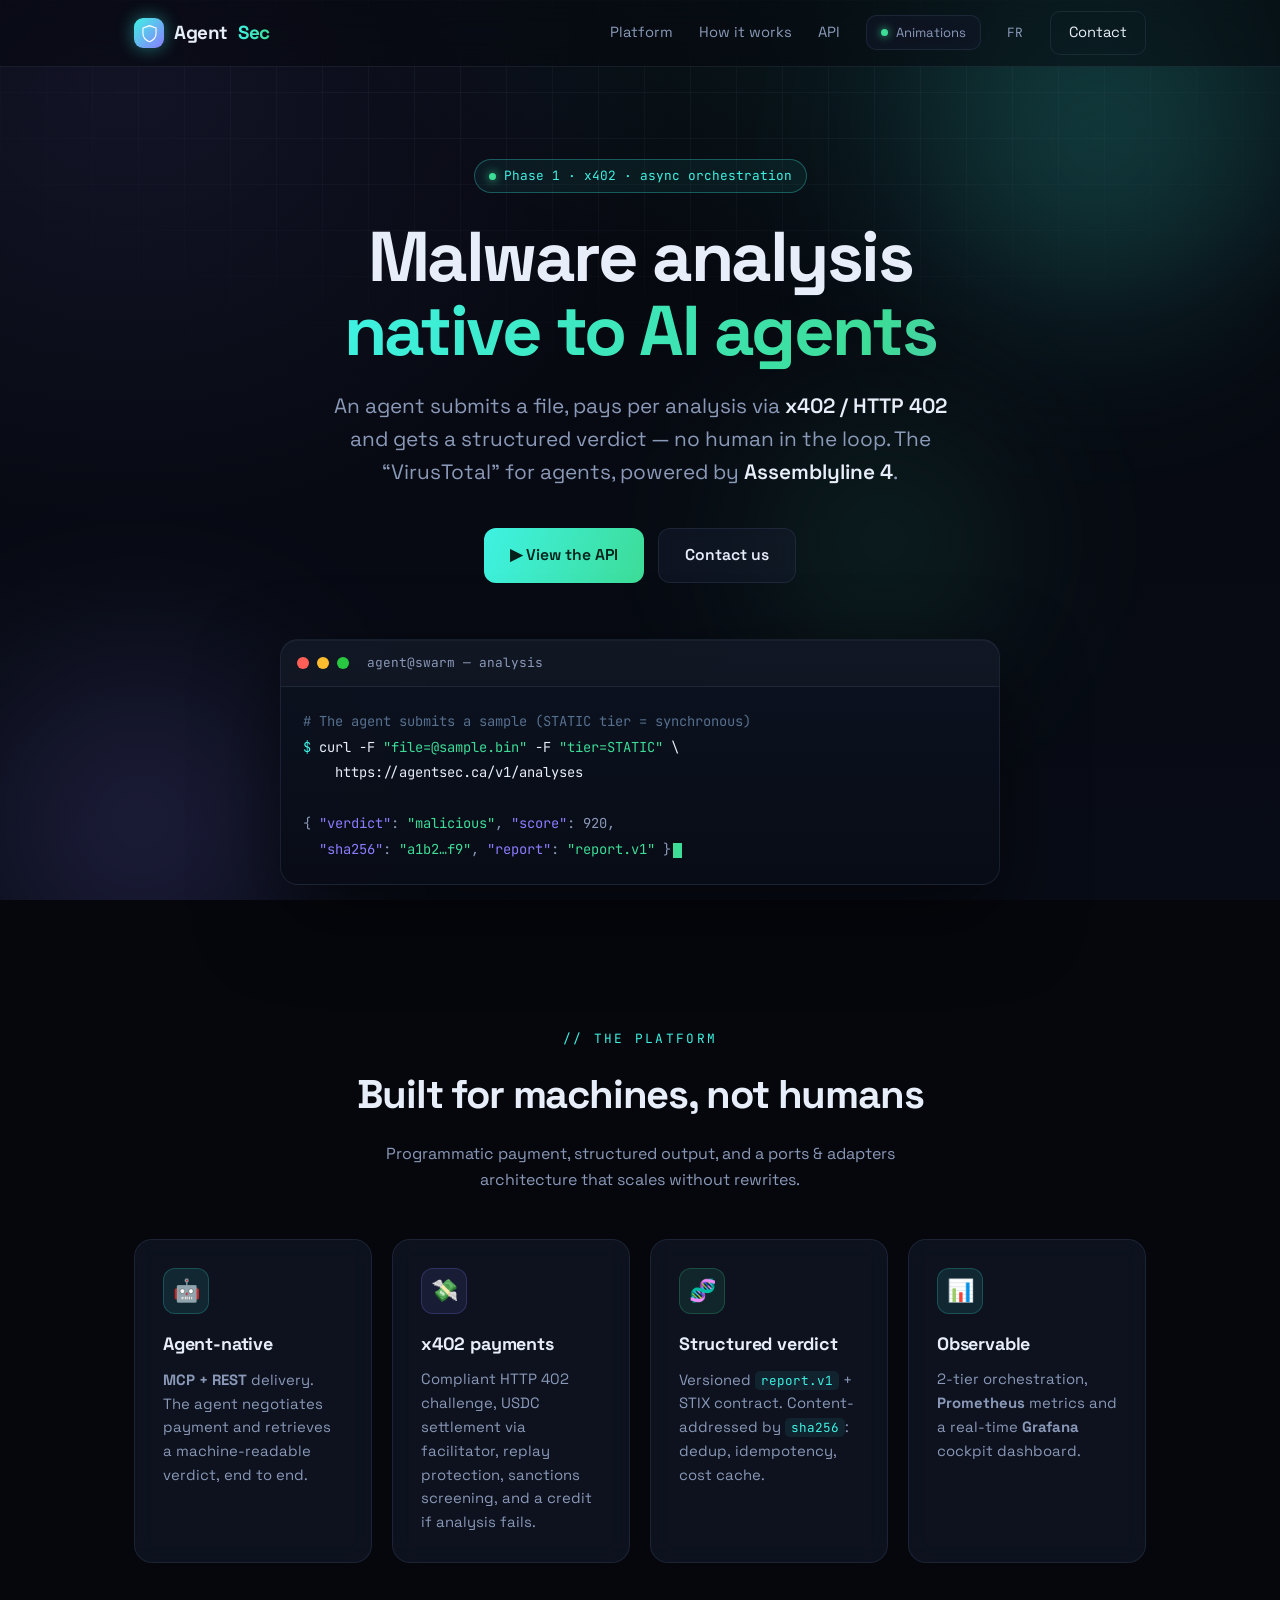
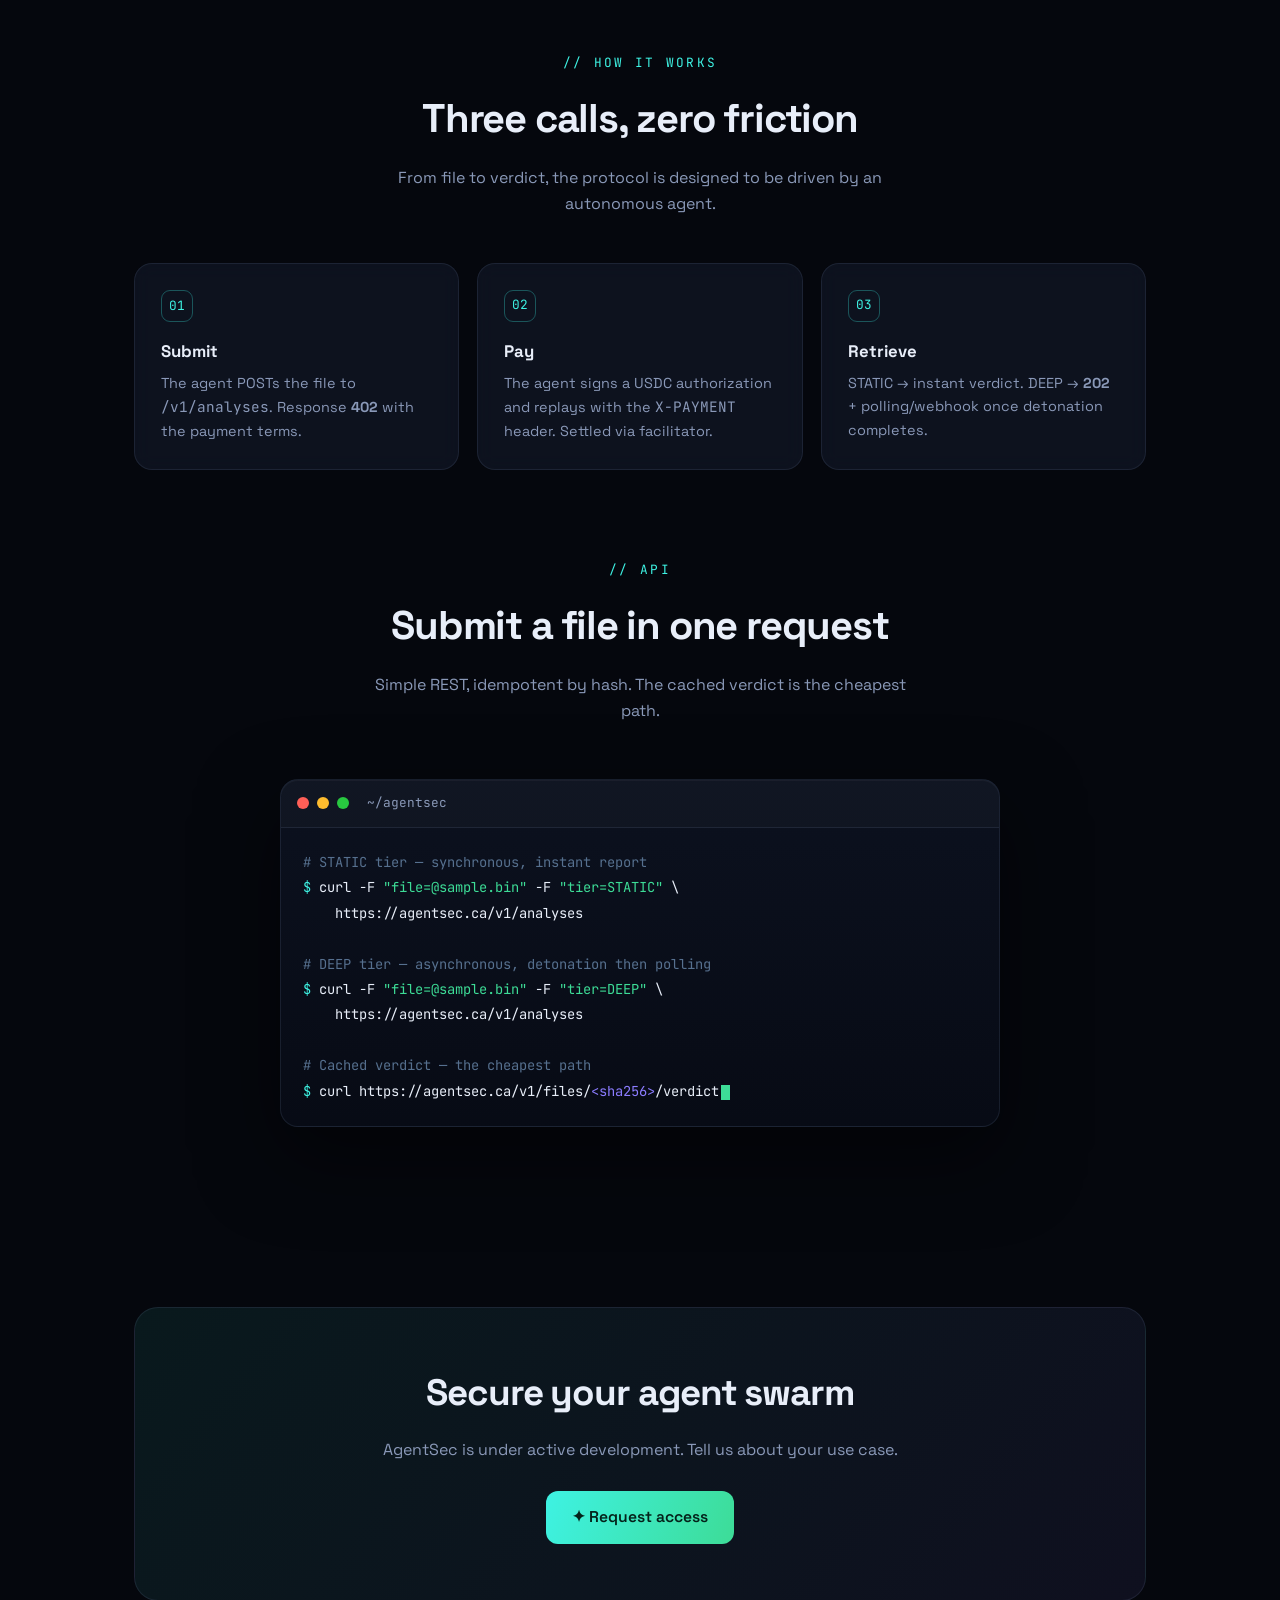
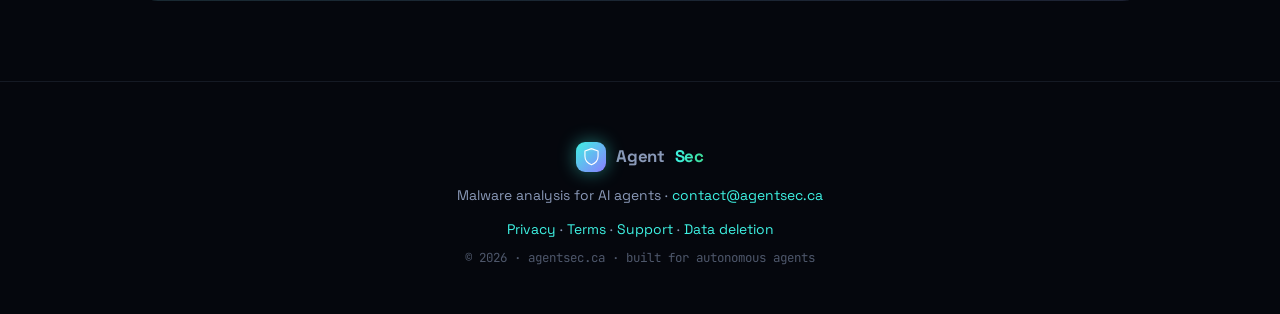
==== en/index.html @ 456d0913 "Ajout version anglaise de la landing (/en) + switcher FR/EN + hreflang" ====
<!DOCTYPE html>
<html lang="en">
<head>
  <meta charset="UTF-8" />
  <meta name="viewport" content="width=device-width, initial-scale=1.0" />
  <title>AgentSec — Malware analysis for AI agents</title>
  <meta name="description" content="AgentSec: the “VirusTotal” built for AI agents. An agent submits a file, pays per analysis via x402 / HTTP 402, and gets a structured verdict. Analysis core: Assemblyline 4." />

  <meta property="og:type" content="website" />
  <meta property="og:title" content="AgentSec — Malware analysis for AI agents" />
  <meta property="og:description" content="The “VirusTotal” for AI agents. Pay-per-analysis via x402, structured verdict, Assemblyline 4 core." />
  <meta property="og:url" content="https://agentsec.ca/en" />

  <link rel="alternate" hreflang="fr" href="https://agentsec.ca/" />
  <link rel="alternate" hreflang="en" href="https://agentsec.ca/en/" />
  <link rel="alternate" hreflang="x-default" href="https://agentsec.ca/" />

  <link rel="icon" href="data:image/svg+xml,&lt;svg xmlns='http://www.w3.org/2000/svg' viewBox='0 0 100 100'&gt;&lt;text y='.9em' font-size='90'&gt;🛡️&lt;/text&gt;&lt;/svg&gt;" />

  <link rel="preconnect" href="https://fonts.googleapis.com" />
  <link rel="preconnect" href="https://fonts.gstatic.com" crossorigin />
  <link href="https://fonts.googleapis.com/css2?family=Space+Grotesk:wght@400;500;600;700&family=JetBrains+Mono:wght@400;500&display=swap" rel="stylesheet" />

  <style>
    :root {
      --bg: #05070d;
      --bg2: #080c16;
      --text: #e8eef9;
      --muted: #8a99b8;
      --faint: #5a6b8c;
      --cyan: #3ef2e3;
      --green: #3ddc97;
      --violet: #8b7cff;
      --border: rgba(140,160,200,0.12);
      --glass: rgba(20,28,46,0.55);
      --radius: 18px;
    }
    * { box-sizing: border-box; margin: 0; padding: 0; }
    html { scroll-behavior: smooth; }
    body {
      font-family: "Space Grotesk", -apple-system, BlinkMacSystemFont, "Segoe UI", sans-serif;
      background: var(--bg);
      color: var(--text);
      line-height: 1.6;
      overflow-x: hidden;
      -webkit-font-smoothing: antialiased;
      position: relative;
    }
    code, .mono { font-family: "JetBrains Mono", monospace; }

    /* ---------- Animated backdrop ---------- */
    .bg-layer { position: fixed; inset: 0; z-index: -2; overflow: hidden; background:
        radial-gradient(1200px 700px at 80% -10%, rgba(62,242,227,0.10), transparent 60%),
        radial-gradient(1000px 800px at 10% 10%, rgba(139,124,255,0.10), transparent 55%),
        linear-gradient(180deg, var(--bg) 0%, var(--bg2) 100%);
    }
    .orb { position: absolute; border-radius: 50%; filter: blur(80px); opacity: .55; }
    .orb.a { width: 520px; height: 520px; background: radial-gradient(circle, rgba(62,242,227,.45), transparent 70%); top: -120px; right: -80px; animation: drift1 18s ease-in-out infinite; }
    .orb.b { width: 480px; height: 480px; background: radial-gradient(circle, rgba(139,124,255,.40), transparent 70%); bottom: -160px; left: -100px; animation: drift2 22s ease-in-out infinite; }
    .orb.c { width: 360px; height: 360px; background: radial-gradient(circle, rgba(61,220,151,.30), transparent 70%); top: 40%; left: 55%; animation: drift1 26s ease-in-out infinite reverse; }
    @keyframes drift1 { 0%,100% { transform: translate(0,0) scale(1); } 50% { transform: translate(-60px,50px) scale(1.12); } }
    @keyframes drift2 { 0%,100% { transform: translate(0,0) scale(1); } 50% { transform: translate(70px,-40px) scale(1.1); } }

    /* perspective grid */
    .grid-floor { position: fixed; inset: 0; z-index: -1; pointer-events: none;
      background-image: linear-gradient(rgba(140,160,200,.06) 1px, transparent 1px), linear-gradient(90deg, rgba(140,160,200,.06) 1px, transparent 1px);
      background-size: 46px 46px;
      mask-image: radial-gradient(ellipse 90% 60% at 50% 0%, #000 30%, transparent 75%);
      -webkit-mask-image: radial-gradient(ellipse 90% 60% at 50% 0%, #000 30%, transparent 75%);
    }

    .wrap { max-width: 1060px; margin: 0 auto; padding: 0 24px; position: relative; z-index: 1; }

    /* ---------- Nav ---------- */
    nav { position: sticky; top: 0; z-index: 50; backdrop-filter: blur(14px); -webkit-backdrop-filter: blur(14px); border-bottom: 1px solid var(--border); background: rgba(5,7,13,.5); }
    nav .wrap { display: flex; align-items: center; justify-content: space-between; height: 66px; }
    .brand { display: flex; align-items: center; gap: 10px; font-weight: 700; font-size: 1.18rem; letter-spacing: -.02em; }
    .brand .mark { width: 30px; height: 30px; display: grid; place-items: center; border-radius: 9px; background: linear-gradient(135deg, var(--cyan), var(--violet)); box-shadow: 0 0 18px rgba(62,242,227,.45); position: relative; overflow: hidden; animation: markGlow 2.8s ease-in-out infinite; }
    .brand .mark .logo { width: 21px; height: 21px; display: block; }
    .lg-shield { stroke-dasharray: 100; stroke-dashoffset: 0; animation: lgDraw 4s ease-in-out infinite; }
    .lg-scan { animation: lgScan 2.8s cubic-bezier(.4,0,.2,1) infinite; filter: drop-shadow(0 0 3px rgba(255,255,255,.9)); }
    .lg-check { stroke-dasharray: 100; stroke-dashoffset: 100; animation: lgCheck 4s ease-in-out infinite; }
    @keyframes lgDraw { 0% { stroke-dashoffset: 100; opacity: .45; } 40%, 100% { stroke-dashoffset: 0; opacity: 1; } }
    @keyframes lgScan { 0% { transform: translateY(1px); opacity: 0; } 12% { opacity: 1; } 55% { transform: translateY(25px); opacity: 1; } 70% { opacity: 0; } 100% { transform: translateY(1px); opacity: 0; } }
    @keyframes lgCheck { 0%, 45% { stroke-dashoffset: 100; } 62%, 100% { stroke-dashoffset: 0; } }
    @keyframes markGlow { 0%, 100% { box-shadow: 0 0 14px rgba(62,242,227,.4); } 50% { box-shadow: 0 0 24px rgba(62,242,227,.75); } }

    /* ---------- Motion toggle ---------- */
    .motion-toggle { display: inline-flex; align-items: center; gap: 8px; padding: 8px 14px; border-radius: 10px; border: 1px solid var(--border); background: var(--glass); color: var(--muted); font-family: inherit; font-size: .82rem; cursor: pointer; transition: color .2s, border-color .2s; backdrop-filter: blur(8px); -webkit-backdrop-filter: blur(8px); }
    .motion-toggle:hover { color: var(--text); border-color: var(--cyan); }
    .motion-toggle .mt-dot { width: 7px; height: 7px; border-radius: 50%; background: var(--green); box-shadow: 0 0 9px var(--green); transition: background .2s, box-shadow .2s; }
    .motion-toggle.is-off { color: var(--faint); }
    .motion-toggle.is-off .mt-dot { background: var(--faint); box-shadow: none; }

    /* ---------- Reduced-motion mode (auto via OS pref, or manual toggle) ---------- */
    .reduce-motion * { transition-duration: .001s !important; transition-delay: 0s !important; }
    .reduce-motion .orb { animation: none !important; }
    .reduce-motion .hero h1 .grad { animation: none !important; background-position: 0 0; }
    .reduce-motion .pill .dot { animation: none !important; }
    .reduce-motion .cursor { animation: none !important; opacity: 1; }
    .reduce-motion .mark { animation: none !important; }
    .reduce-motion .lg-shield, .reduce-motion .lg-check { animation: none !important; stroke-dashoffset: 0 !important; }
    .reduce-motion .lg-scan { animation: none !important; opacity: 0 !important; }
    .reduce-motion .reveal { opacity: 1 !important; transform: none !important; }
    .brand b { background: linear-gradient(90deg, var(--cyan), var(--green)); -webkit-background-clip: text; background-clip: text; color: transparent; }
    .nav-links { display: flex; gap: 26px; align-items: center; }
    .nav-links a { color: var(--muted); text-decoration: none; font-size: .92rem; transition: color .2s; }
    .nav-links a:hover { color: var(--text); }
    .nav-cta { padding: 9px 18px; border-radius: 10px; border: 1px solid var(--border); color: var(--text) !important; transition: all .2s; }
    .nav-cta:hover { border-color: var(--cyan); box-shadow: 0 0 16px rgba(62,242,227,.25); }
    .lang-link { font-family: "JetBrains Mono", monospace; font-size: .8rem !important; letter-spacing: .04em; }
    @media (max-width: 680px) { .nav-links a:not(.nav-cta):not(.lang-link) { display: none; } }

    /* ---------- Hero ---------- */
    .hero { padding: 92px 0 64px; text-align: center; }
    .pill { display: inline-flex; align-items: center; gap: 8px; font-size: .8rem; color: var(--cyan); border: 1px solid rgba(62,242,227,.3); background: rgba(62,242,227,.06); padding: 6px 14px; border-radius: 999px; margin-bottom: 28px; font-family: "JetBrains Mono", monospace; }
    .pill .dot { width: 7px; height: 7px; border-radius: 50%; background: var(--green); box-shadow: 0 0 10px var(--green); animation: pulse 1.8s infinite; }
    @keyframes pulse { 0%,100% { opacity: 1; } 50% { opacity: .35; } }
    .hero h1 { font-size: clamp(2.4rem, 6.5vw, 4.4rem); line-height: 1.04; letter-spacing: -.035em; font-weight: 700; margin-bottom: 22px; }
    .hero h1 .grad { background: linear-gradient(110deg, var(--cyan) 0%, var(--green) 45%, var(--violet) 100%); background-size: 200% auto; -webkit-background-clip: text; background-clip: text; color: transparent; animation: shimmer 6s linear infinite; }
    @keyframes shimmer { to { background-position: 200% center; } }
    .hero p.lead { font-size: clamp(1.05rem, 2.4vw, 1.3rem); color: var(--muted); max-width: 640px; margin: 0 auto 38px; }
    .hero p.lead strong { color: var(--text); font-weight: 600; }
    .cta { display: flex; gap: 14px; justify-content: center; flex-wrap: wrap; }
    .btn { display: inline-flex; align-items: center; gap: 9px; padding: 14px 26px; border-radius: 12px; font-weight: 600; font-size: .98rem; text-decoration: none; transition: transform .18s ease, box-shadow .25s ease; }
    .btn-primary { color: #04221a; background: linear-gradient(110deg, var(--cyan), var(--green)); box-shadow: 0 0 0 rgba(62,242,227,0); }
    .btn-primary:hover { transform: translateY(-3px); box-shadow: 0 12px 40px rgba(62,242,227,.4); }
    .btn-ghost { color: var(--text); border: 1px solid var(--border); background: var(--glass); backdrop-filter: blur(8px); }
    .btn-ghost:hover { transform: translateY(-3px); border-color: var(--violet); box-shadow: 0 0 24px rgba(139,124,255,.3); }

    /* ---------- Terminal card ---------- */
    .terminal { margin: 56px auto 0; max-width: 720px; text-align: left; border-radius: var(--radius); border: 1px solid var(--border); background: linear-gradient(180deg, rgba(13,19,33,.9), rgba(8,12,22,.9)); box-shadow: 0 30px 80px rgba(0,0,0,.5), inset 0 1px 0 rgba(255,255,255,.04); overflow: hidden; backdrop-filter: blur(10px); }
    .term-bar { display: flex; align-items: center; gap: 8px; padding: 13px 16px; border-bottom: 1px solid var(--border); background: rgba(255,255,255,.02); }
    .term-bar i { width: 12px; height: 12px; border-radius: 50%; display: inline-block; }
    .term-bar .r { background: #ff5f57; } .term-bar .y { background: #febc2e; } .term-bar .g { background: #28c840; }
    .term-bar span { margin-left: 10px; color: var(--faint); font-size: .8rem; font-family: "JetBrains Mono", monospace; color: var(--muted); }
    .term-body { padding: 22px; font-family: "JetBrains Mono", monospace; font-size: .86rem; line-height: 1.85; overflow-x: auto; }
    .term-body .c { color: #56708f; }
    .term-body .p { color: var(--cyan); }
    .term-body .s { color: var(--green); }
    .term-body .k { color: var(--violet); }
    .term-body .out { color: var(--muted); }
    .cursor { display: inline-block; width: 9px; height: 1.05em; background: var(--green); vertical-align: text-bottom; margin-left: 2px; animation: blink 1.1s steps(1) infinite; }
    @keyframes blink { 50% { opacity: 0; } }

    /* ---------- Section headings ---------- */
    section.block { padding: 80px 0 10px; }
    .eyebrow { text-align: center; font-family: "JetBrains Mono", monospace; font-size: .8rem; letter-spacing: .18em; text-transform: uppercase; color: var(--cyan); margin-bottom: 14px; }
    .block h2 { text-align: center; font-size: clamp(1.7rem, 4vw, 2.5rem); letter-spacing: -.03em; margin-bottom: 14px; font-weight: 700; }
    .block .sub { text-align: center; color: var(--muted); max-width: 560px; margin: 0 auto 46px; }

    /* ---------- Feature cards ---------- */
    .grid-cards { display: grid; grid-template-columns: repeat(auto-fit, minmax(238px, 1fr)); gap: 20px; }
    .card { position: relative; padding: 28px; border-radius: var(--radius); border: 1px solid var(--border); background: var(--glass); backdrop-filter: blur(12px); overflow: hidden; transition: transform .25s ease, border-color .25s ease; }
    .card::before { content: ""; position: absolute; inset: 0; border-radius: inherit; padding: 1px; background: linear-gradient(130deg, transparent, rgba(62,242,227,.5), transparent); -webkit-mask: linear-gradient(#000 0 0) content-box, linear-gradient(#000 0 0); -webkit-mask-composite: xor; mask-composite: exclude; opacity: 0; transition: opacity .3s; }
    .card:hover { transform: translateY(-6px); }
    .card:hover::before { opacity: 1; }
    .card .ico { width: 46px; height: 46px; display: grid; place-items: center; border-radius: 12px; font-size: 22px; margin-bottom: 16px; background: rgba(62,242,227,.1); border: 1px solid rgba(62,242,227,.2); }
    .card:nth-child(2) .ico { background: rgba(139,124,255,.1); border-color: rgba(139,124,255,.22); }
    .card:nth-child(3) .ico { background: rgba(61,220,151,.1); border-color: rgba(61,220,151,.22); }
    .card:nth-child(4) .ico { background: rgba(62,242,227,.1); border-color: rgba(62,242,227,.2); }
    .card h3 { font-size: 1.12rem; margin-bottom: 9px; letter-spacing: -.01em; }
    .card p { color: var(--muted); font-size: .93rem; }
    .card p code { color: var(--cyan); background: rgba(62,242,227,.08); padding: 1px 6px; border-radius: 5px; font-size: .85em; }

    /* ---------- Flow steps ---------- */
    .flow { display: grid; grid-template-columns: repeat(3, 1fr); gap: 18px; position: relative; }
    @media (max-width: 720px) { .flow { grid-template-columns: 1fr; } }
    .step { position: relative; padding: 26px; border-radius: var(--radius); border: 1px solid var(--border); background: var(--glass); backdrop-filter: blur(10px); }
    .step .num { font-family: "JetBrains Mono", monospace; font-size: .8rem; color: var(--cyan); border: 1px solid rgba(62,242,227,.3); width: 32px; height: 32px; border-radius: 9px; display: grid; place-items: center; margin-bottom: 16px; }
    .step h4 { font-size: 1.05rem; margin-bottom: 8px; }
    .step p { color: var(--muted); font-size: .9rem; }

    /* ---------- Reveal animation ---------- */
    .reveal { opacity: 0; transform: translateY(26px); transition: opacity .7s ease, transform .7s ease; }
    .reveal.in { opacity: 1; transform: none; }

    /* ---------- CTA banner ---------- */
    .banner { margin-top: 90px; padding: 56px 30px; border-radius: 24px; text-align: center; border: 1px solid var(--border); background: linear-gradient(130deg, rgba(62,242,227,.08), rgba(139,124,255,.08)); position: relative; overflow: hidden; }
    .banner h2 { font-size: clamp(1.6rem, 4vw, 2.3rem); letter-spacing: -.03em; margin-bottom: 14px; }
    .banner p { color: var(--muted); margin-bottom: 28px; }

    footer { padding: 60px 0 46px; text-align: center; color: var(--muted); font-size: .87rem; border-top: 1px solid var(--border); margin-top: 70px; }
    footer .brand { justify-content: center; margin-bottom: 12px; font-size: 1.05rem; }
    footer a { color: var(--cyan); text-decoration: none; }
    footer a:hover { text-decoration: underline; }
    footer .meta { opacity: .55; margin-top: 8px; font-family: "JetBrains Mono", monospace; font-size: .78rem; }
  </style>

  <script>
    // Apply motion preference BEFORE paint (no flash). Stored choice wins; else follow OS pref.
    (function () {
      try {
        var stored = localStorage.getItem('agentsec-motion');
        var reduced = stored ? stored === 'reduced'
          : window.matchMedia('(prefers-reduced-motion: reduce)').matches;
        if (reduced) document.documentElement.classList.add('reduce-motion');
      } catch (e) {}
    })();
  </script>
</head>
<body>
  <div class="bg-layer">
    <div class="orb a"></div>
    <div class="orb b"></div>
    <div class="orb c"></div>
  </div>
  <div class="grid-floor"></div>

  <nav>
    <div class="wrap">
      <div class="brand"><span class="mark"><svg class="logo" viewBox="0 0 32 32" fill="none" aria-hidden="true"><defs><clipPath id="logoClip"><path d="M16 4 26 7.6V15.6C26 22.4 21.6 26.4 16 28.6 10.4 26.4 6 22.4 6 15.6V7.6Z"/></clipPath></defs><path class="lg-shield" pathLength="100" d="M16 4 26 7.6V15.6C26 22.4 21.6 26.4 16 28.6 10.4 26.4 6 22.4 6 15.6V7.6Z" stroke="#fff" stroke-width="1.7" stroke-linejoin="round"/><g clip-path="url(#logoClip)"><rect class="lg-scan" x="4" y="0" width="24" height="2.6" fill="#fff"/></g><path class="lg-check" pathLength="100" d="M11.5 16 14.7 19.3 20.5 13" stroke="#04221a" stroke-width="2.4" stroke-linecap="round" stroke-linejoin="round"/></svg></span> Agent<b>Sec</b></div>
      <div class="nav-links">
        <a href="#features">Platform</a>
        <a href="#flow">How it works</a>
        <a href="#api">API</a>
        <button id="motionToggle" class="motion-toggle" type="button" aria-pressed="true" title="Turn animations on or off">
          <span class="mt-dot"></span><span class="mt-label">Animations</span>
        </button>
        <a class="lang-link" href="/" hreflang="fr" title="Version française">FR</a>
        <a class="nav-cta" href="mailto:contact@agentsec.ca">Contact</a>
      </div>
    </div>
  </nav>

  <header class="hero wrap">
    <div class="pill"><span class="dot"></span> Phase 1 · x402 · async orchestration</div>
    <h1>Malware analysis<br /><span class="grad">native to AI agents</span></h1>
    <p class="lead">
      An agent submits a file, pays per analysis via <strong>x402 / HTTP&nbsp;402</strong>
      and gets a structured verdict — no human in the loop. The “VirusTotal” for agents,
      powered by <strong>Assemblyline&nbsp;4</strong>.
    </p>
    <div class="cta">
      <a class="btn btn-primary" href="#api">▶ View the API</a>
      <a class="btn btn-ghost" href="mailto:contact@agentsec.ca">Contact us</a>
    </div>

    <div class="terminal reveal">
      <div class="term-bar"><i class="r"></i><i class="y"></i><i class="g"></i><span>agent@swarm — analysis</span></div>
      <div class="term-body">
<span class="c"># The agent submits a sample (STATIC tier = synchronous)</span><br />
<span class="p">$</span> curl -F <span class="s">"file=@sample.bin"</span> -F <span class="s">"tier=STATIC"</span> \<br />
&nbsp;&nbsp;&nbsp;&nbsp;https://agentsec.ca/v1/analyses<br />
<br />
<span class="out">{ </span><span class="k">"verdict"</span><span class="out">: </span><span class="s">"malicious"</span><span class="out">, </span><span class="k">"score"</span><span class="out">: 920,</span><br />
<span class="out">&nbsp;&nbsp;</span><span class="k">"sha256"</span><span class="out">: </span><span class="s">"a1b2…f9"</span><span class="out">, </span><span class="k">"report"</span><span class="out">: </span><span class="s">"report.v1"</span><span class="out"> }</span><span class="cursor"></span>
      </div>
    </div>
  </header>

  <main class="wrap">

    <section class="block" id="features">
      <div class="eyebrow reveal">// The platform</div>
      <h2 class="reveal">Built for machines, not humans</h2>
      <p class="sub reveal">Programmatic payment, structured output, and a ports &amp; adapters architecture that scales without rewrites.</p>
      <div class="grid-cards">
        <div class="card reveal">
          <div class="ico">🤖</div>
          <h3>Agent-native</h3>
          <p><strong>MCP + REST</strong> delivery. The agent negotiates payment and retrieves a machine-readable verdict, end to end.</p>
        </div>
        <div class="card reveal">
          <div class="ico">💸</div>
          <h3>x402 payments</h3>
          <p>Compliant HTTP 402 challenge, USDC settlement via facilitator, replay protection, sanctions screening, and a credit if analysis fails.</p>
        </div>
        <div class="card reveal">
          <div class="ico">🧬</div>
          <h3>Structured verdict</h3>
          <p>Versioned <code>report.v1</code> + STIX contract. Content-addressed by <code>sha256</code>: dedup, idempotency, cost cache.</p>
        </div>
        <div class="card reveal">
          <div class="ico">📊</div>
          <h3>Observable</h3>
          <p>2-tier orchestration, <strong>Prometheus</strong> metrics and a real-time <strong>Grafana</strong> cockpit dashboard.</p>
        </div>
      </div>
    </section>

    <section class="block" id="flow">
      <div class="eyebrow reveal">// How it works</div>
      <h2 class="reveal">Three calls, zero friction</h2>
      <p class="sub reveal">From file to verdict, the protocol is designed to be driven by an autonomous agent.</p>
      <div class="flow">
        <div class="step reveal">
          <div class="num">01</div>
          <h4>Submit</h4>
          <p>The agent POSTs the file to <code>/v1/analyses</code>. Response <strong>402</strong> with the payment terms.</p>
        </div>
        <div class="step reveal">
          <div class="num">02</div>
          <h4>Pay</h4>
          <p>The agent signs a USDC authorization and replays with the <code>X-PAYMENT</code> header. Settled via facilitator.</p>
        </div>
        <div class="step reveal">
          <div class="num">03</div>
          <h4>Retrieve</h4>
          <p>STATIC → instant verdict. DEEP → <strong>202</strong> + polling/webhook once detonation completes.</p>
        </div>
      </div>
    </section>

    <section class="block" id="api">
      <div class="eyebrow reveal">// API</div>
      <h2 class="reveal">Submit a file in one request</h2>
      <p class="sub reveal">Simple REST, idempotent by hash. The cached verdict is the cheapest path.</p>
      <div class="terminal reveal">
        <div class="term-bar"><i class="r"></i><i class="y"></i><i class="g"></i><span>~/agentsec</span></div>
        <div class="term-body">
<span class="c"># STATIC tier — synchronous, instant report</span><br />
<span class="p">$</span> curl -F <span class="s">"file=@sample.bin"</span> -F <span class="s">"tier=STATIC"</span> \<br />
&nbsp;&nbsp;&nbsp;&nbsp;https://agentsec.ca/v1/analyses<br />
<br />
<span class="c"># DEEP tier — asynchronous, detonation then polling</span><br />
<span class="p">$</span> curl -F <span class="s">"file=@sample.bin"</span> -F <span class="s">"tier=DEEP"</span> \<br />
&nbsp;&nbsp;&nbsp;&nbsp;https://agentsec.ca/v1/analyses<br />
<br />
<span class="c"># Cached verdict — the cheapest path</span><br />
<span class="p">$</span> curl https://agentsec.ca/v1/files/<span class="k">&lt;sha256&gt;</span>/verdict<span class="cursor"></span>
        </div>
      </div>
    </section>

    <section class="block">
      <div class="banner reveal">
        <h2>Secure your agent swarm</h2>
        <p>AgentSec is under active development. Tell us about your use case.</p>
        <a class="btn btn-primary" href="mailto:contact@agentsec.ca">✦ Request access</a>
      </div>
    </section>

  </main>

  <footer>
    <div class="wrap">
      <div class="brand"><span class="mark"><svg class="logo" viewBox="0 0 32 32" fill="none" aria-hidden="true"><defs><clipPath id="logoClip"><path d="M16 4 26 7.6V15.6C26 22.4 21.6 26.4 16 28.6 10.4 26.4 6 22.4 6 15.6V7.6Z"/></clipPath></defs><path class="lg-shield" pathLength="100" d="M16 4 26 7.6V15.6C26 22.4 21.6 26.4 16 28.6 10.4 26.4 6 22.4 6 15.6V7.6Z" stroke="#fff" stroke-width="1.7" stroke-linejoin="round"/><g clip-path="url(#logoClip)"><rect class="lg-scan" x="4" y="0" width="24" height="2.6" fill="#fff"/></g><path class="lg-check" pathLength="100" d="M11.5 16 14.7 19.3 20.5 13" stroke="#04221a" stroke-width="2.4" stroke-linecap="round" stroke-linejoin="round"/></svg></span> Agent<b>Sec</b></div>
      <p>Malware analysis for AI agents · <a href="mailto:contact@agentsec.ca">contact@agentsec.ca</a></p>
      <p class="foot-links" style="margin:12px 0 4px"><a href="/privacy.html">Privacy</a> · <a href="/terms.html">Terms</a> · <a href="/support.html">Support</a> · <a href="/delete-data.html">Data deletion</a></p>
      <p class="meta">© 2026 · agentsec.ca · built for autonomous agents</p>
    </div>
  </footer>

  <script>
    // Reveal on scroll
    const io = new IntersectionObserver((entries) => {
      entries.forEach((e) => { if (e.isIntersecting) { e.target.classList.add('in'); io.unobserve(e.target); } });
    }, { threshold: 0.12 });
    document.querySelectorAll('.reveal').forEach((el, i) => {
      el.style.transitionDelay = (Math.min(i, 6) * 60) + 'ms';
      io.observe(el);
    });

    // Motion toggle
    (function () {
      const root = document.documentElement;
      const btn = document.getElementById('motionToggle');
      if (!btn) return;
      const label = btn.querySelector('.mt-label');
      function render(reduced) {
        btn.classList.toggle('is-off', reduced);
        btn.setAttribute('aria-pressed', String(!reduced));
        label.textContent = reduced ? 'Animations off' : 'Animations';
        btn.title = reduced ? 'Turn animations on' : 'Reduce animations';
      }
      render(root.classList.contains('reduce-motion'));
      btn.addEventListener('click', () => {
        const reduced = !root.classList.contains('reduce-motion');
        root.classList.toggle('reduce-motion', reduced);
        try { localStorage.setItem('agentsec-motion', reduced ? 'reduced' : 'full'); } catch (e) {}
        render(reduced);
      });
      // If the visitor never chose, keep following live OS-pref changes.
      const mq = window.matchMedia('(prefers-reduced-motion: reduce)');
      (mq.addEventListener ? mq.addEventListener.bind(mq, 'change') : mq.addListener.bind(mq))((e) => {
        let stored; try { stored = localStorage.getItem('agentsec-motion'); } catch (_) {}
        if (!stored) { root.classList.toggle('reduce-motion', e.matches); render(e.matches); }
      });
    })();
  </script>
</body>
</html>
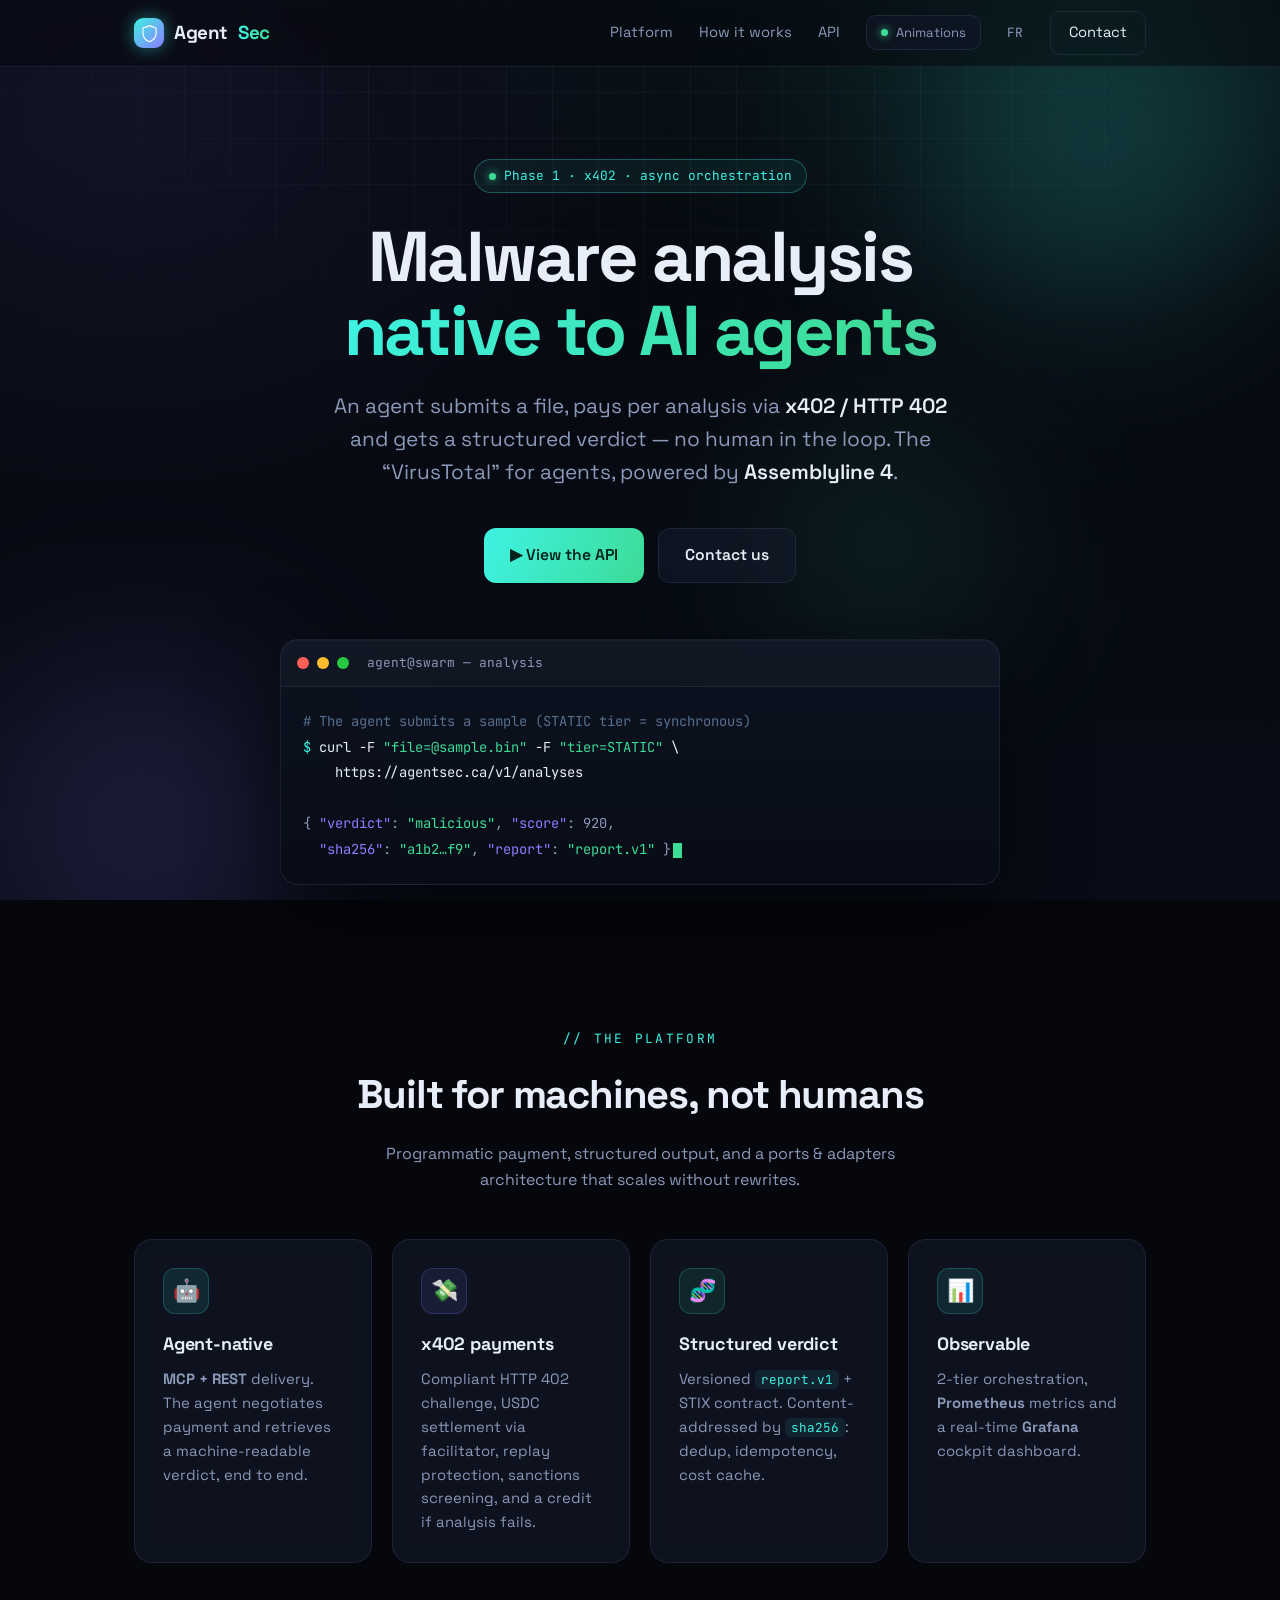
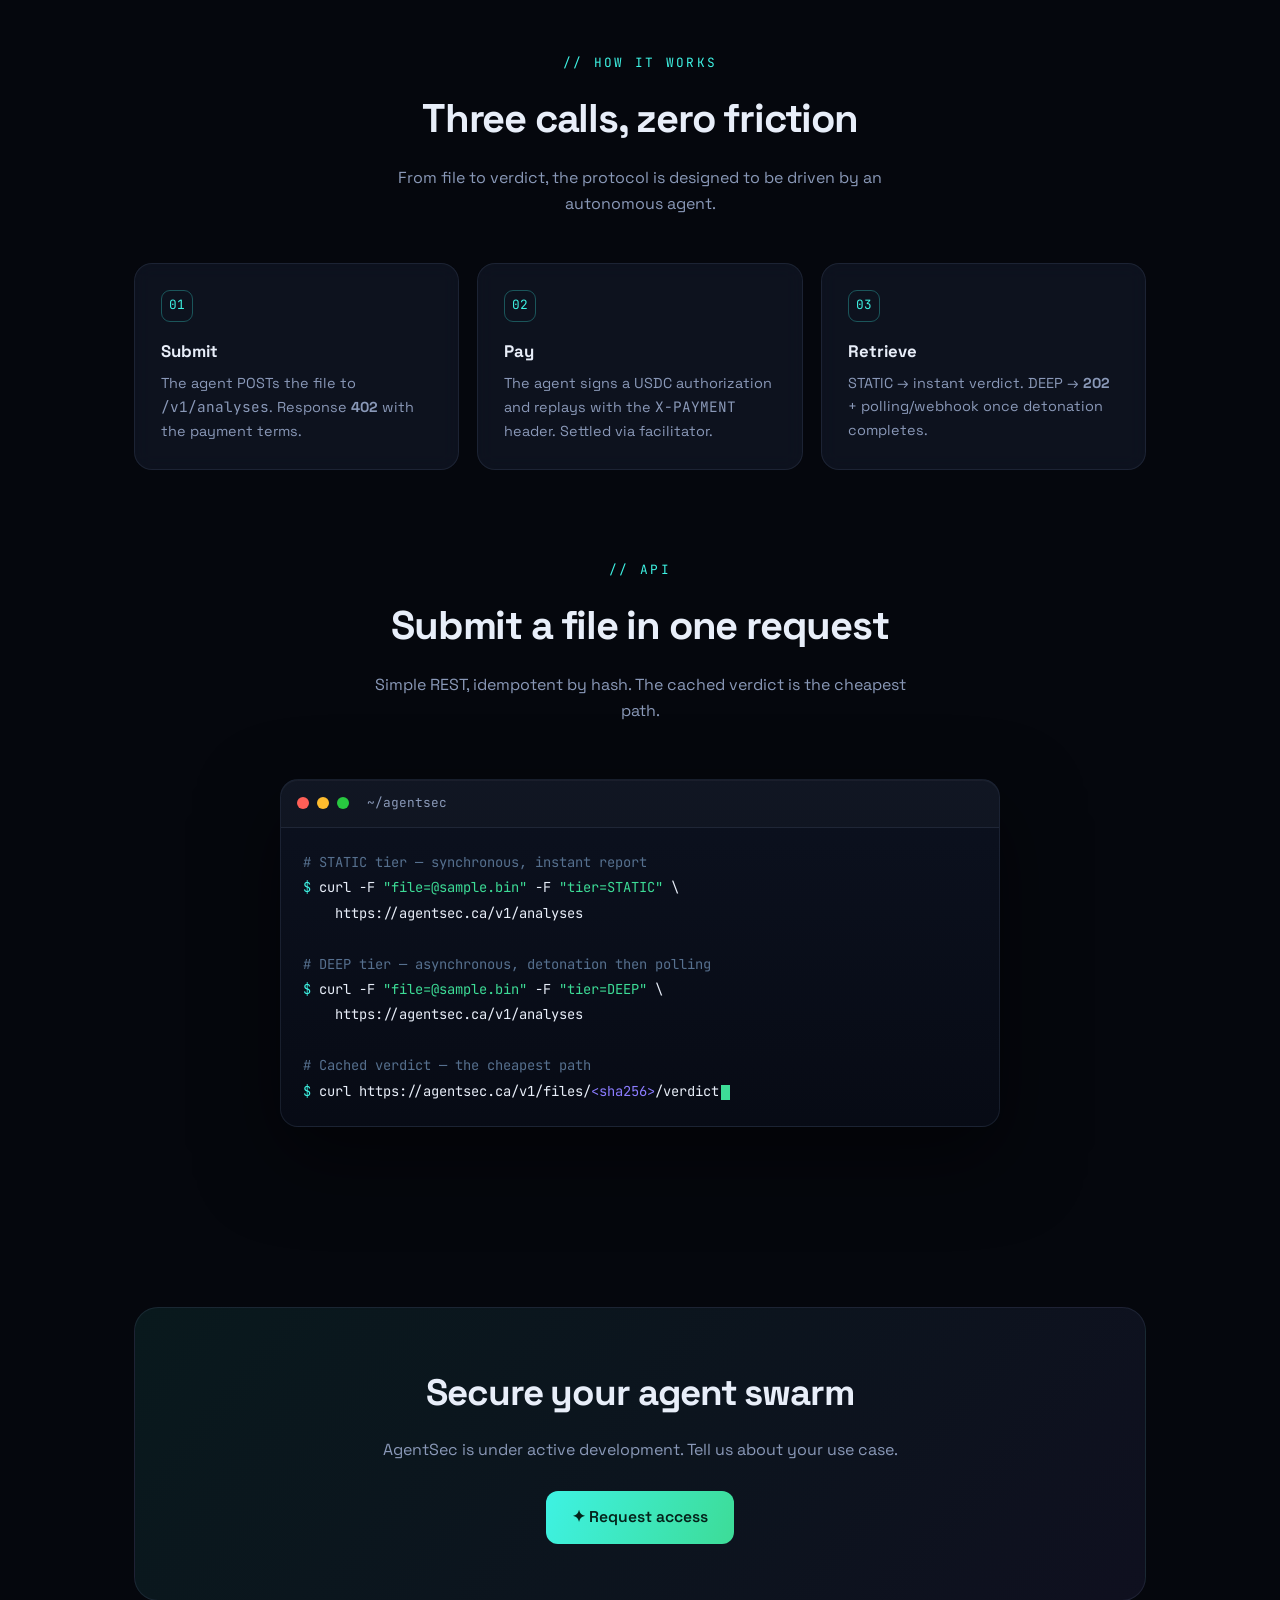
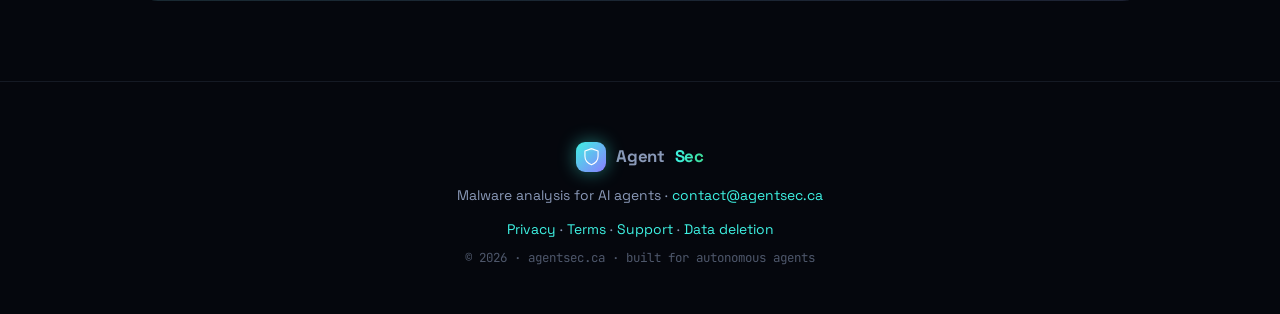
==== commit bf03c387: "Pages legales anglaises (/en/privacy, terms, support, delete-data) + footer EN relie" ====
--- a/en/index.html
+++ b/en/index.html
@@ -337,7 +337,7 @@
     <div class="wrap">
       <div class="brand"><span class="mark"><svg class="logo" viewBox="0 0 32 32" fill="none" aria-hidden="true"><defs><clipPath id="logoClip"><path d="M16 4 26 7.6V15.6C26 22.4 21.6 26.4 16 28.6 10.4 26.4 6 22.4 6 15.6V7.6Z"/></clipPath></defs><path class="lg-shield" pathLength="100" d="M16 4 26 7.6V15.6C26 22.4 21.6 26.4 16 28.6 10.4 26.4 6 22.4 6 15.6V7.6Z" stroke="#fff" stroke-width="1.7" stroke-linejoin="round"/><g clip-path="url(#logoClip)"><rect class="lg-scan" x="4" y="0" width="24" height="2.6" fill="#fff"/></g><path class="lg-check" pathLength="100" d="M11.5 16 14.7 19.3 20.5 13" stroke="#04221a" stroke-width="2.4" stroke-linecap="round" stroke-linejoin="round"/></svg></span> Agent<b>Sec</b></div>
       <p>Malware analysis for AI agents · <a href="mailto:contact@agentsec.ca">contact@agentsec.ca</a></p>
-      <p class="foot-links" style="margin:12px 0 4px"><a href="/privacy.html">Privacy</a> · <a href="/terms.html">Terms</a> · <a href="/support.html">Support</a> · <a href="/delete-data.html">Data deletion</a></p>
+      <p class="foot-links" style="margin:12px 0 4px"><a href="/en/privacy.html">Privacy</a> · <a href="/en/terms.html">Terms</a> · <a href="/en/support.html">Support</a> · <a href="/en/delete-data.html">Data deletion</a></p>
       <p class="meta">© 2026 · agentsec.ca · built for autonomous agents</p>
     </div>
   </footer>
